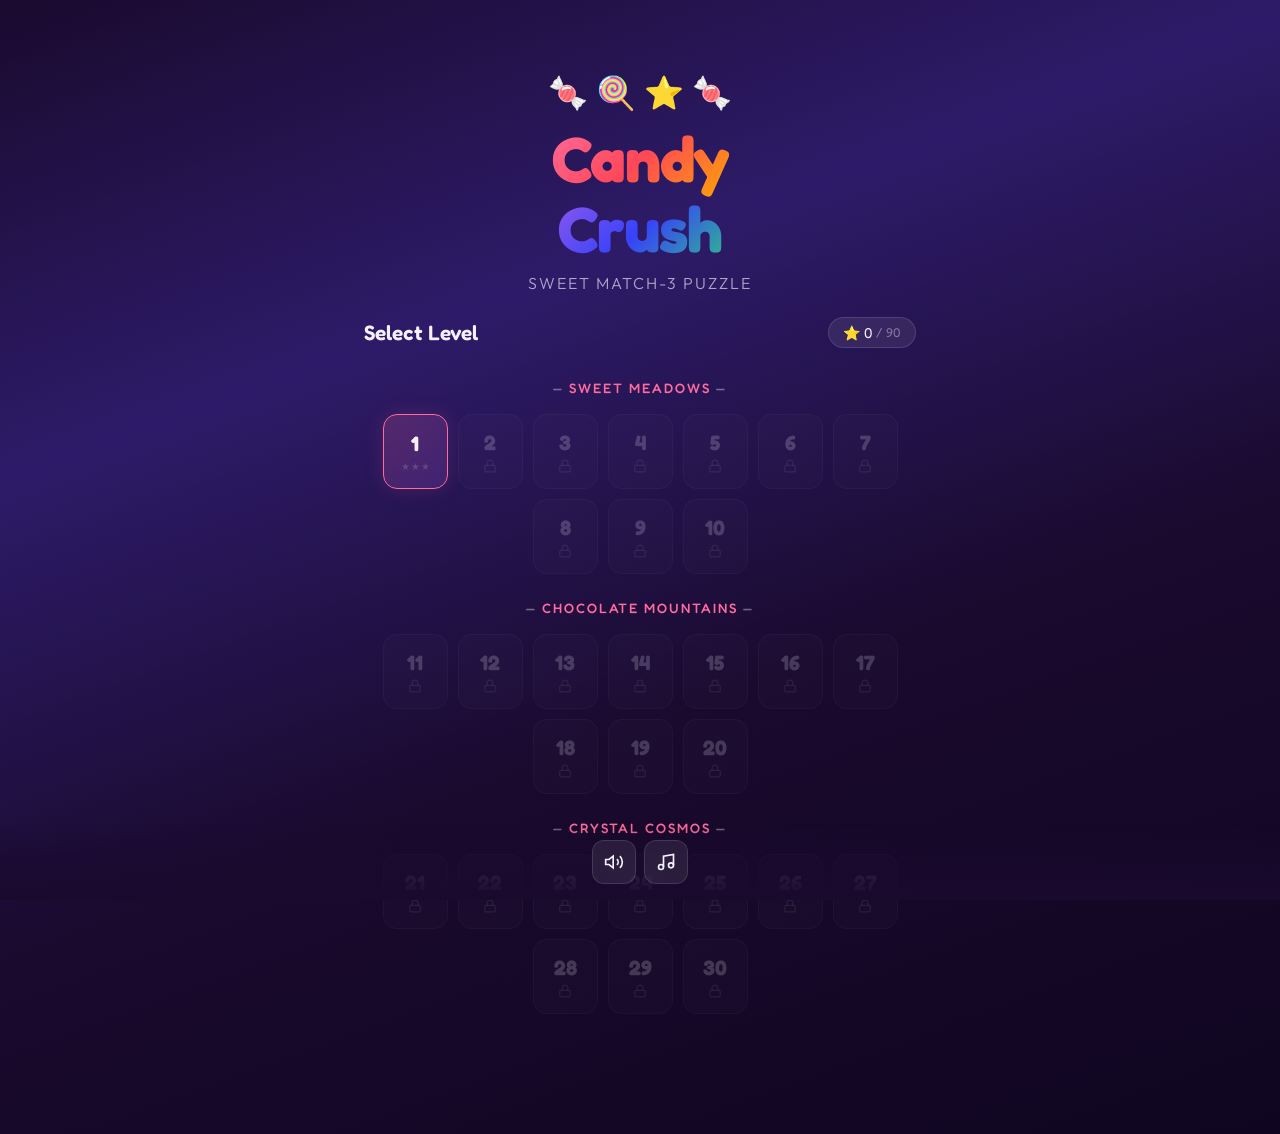
==== candy-crush/index.html @ d5d10374 "feat: implement complete Candy Crush game engine, UI, audio, and storage logic" ====
<!DOCTYPE html>
<html lang="en">
<head>
  <meta charset="UTF-8" />
  <meta name="viewport" content="width=device-width, initial-scale=1.0, maximum-scale=1.0, user-scalable=no" />
  <meta name="description" content="Candy Crush — A beautiful match-3 puzzle game with special candies, cascading combos, and 30 levels of sugary fun." />
  <title>Candy Crush — Sweet Match-3 Puzzle</title>

  <!-- Google Fonts -->
  <link rel="preconnect" href="https://fonts.googleapis.com">
  <link rel="preconnect" href="https://fonts.gstatic.com" crossorigin>
  <link href="https://fonts.googleapis.com/css2?family=Fredoka:wght@400;500;600;700&family=Outfit:wght@300;400;500;600;700&display=swap" rel="stylesheet">

  <link rel="stylesheet" href="style.css" />
</head>
<body>
  <!-- Background candy particles -->
  <div id="bg-particles" class="bg-particles" aria-hidden="true"></div>

  <!-- Screen flash overlay -->
  <div id="screen-flash-overlay"></div>

  <div class="app-wrapper">

    <!-- ======================== -->
    <!-- SCREEN: Start / Level Map -->
    <!-- ======================== -->
    <div id="screen-start" class="screen screen-active">
      <div class="start-container">
        <div class="logo-section">
          <div class="logo-candy-wrapper">
            <span class="logo-candy c0">🍬</span>
            <span class="logo-candy c1">🍭</span>
            <span class="logo-candy c2">⭐</span>
            <span class="logo-candy c3">🍬</span>
          </div>
          <h1 class="game-title">
            <span class="title-candy">Candy</span>
            <span class="title-crush">Crush</span>
          </h1>
          <p class="game-subtitle">Sweet Match-3 Puzzle</p>
        </div>

        <div class="level-map-section">
          <div class="level-map-header">
            <h2>Select Level</h2>
            <div class="total-stars-badge">
              <span class="star-icon">⭐</span>
              <span id="total-stars-count">0</span>
              <span class="star-max">/ 90</span>
            </div>
          </div>

          <div id="level-map" class="level-map">
            <!-- Level buttons rendered by JS -->
          </div>
        </div>

        <div class="start-footer">
          <div class="sound-toggles">
            <button id="btn-sfx-toggle" class="icon-btn" aria-label="Toggle sound effects" title="Sound Effects">
              <svg viewBox="0 0 24 24" fill="none" stroke="currentColor" stroke-width="2">
                <path d="M11 5L6 9H2v6h4l5 4V5z"></path>
                <path d="M19.07 4.93a10 10 0 010 14.14M15.54 8.46a5 5 0 010 7.07"></path>
              </svg>
            </button>
            <button id="btn-music-toggle" class="icon-btn" aria-label="Toggle music" title="Music">
              <svg viewBox="0 0 24 24" fill="none" stroke="currentColor" stroke-width="2">
                <path d="M9 18V5l12-2v13"></path>
                <circle cx="6" cy="18" r="3"></circle>
                <circle cx="18" cy="16" r="3"></circle>
              </svg>
            </button>
          </div>
        </div>
      </div>
    </div>

    <!-- ======================== -->
    <!-- SCREEN: Game Board -->
    <!-- ======================== -->
    <div id="screen-game" class="screen">
      <!-- Game Header / HUD -->
      <header class="game-header">
        <button id="btn-back" class="icon-btn" aria-label="Back to levels">
          <svg viewBox="0 0 24 24" fill="none" stroke="currentColor" stroke-width="2">
            <path d="M19 12H5M12 19l-7-7 7-7"></path>
          </svg>
        </button>

        <div class="hud-bar">
          <div class="hud-item hud-level">
            <span class="hud-label" id="level-number">Level 1</span>
            <span class="hud-value" id="level-name">Sweet Start</span>
          </div>

          <div class="hud-item hud-score">
            <span class="hud-label">Score</span>
            <span class="hud-value" id="score-value">0</span>
          </div>

          <div class="hud-item hud-moves">
            <span class="hud-label">Moves</span>
            <span class="hud-value" id="moves-value">30</span>
          </div>

          <div class="hud-item hud-target">
            <span class="hud-label">Target</span>
            <span class="hud-value" id="target-value">1000</span>
          </div>
        </div>
      </header>

      <!-- Progress Bar -->
      <div class="progress-container">
        <div class="progress-track">
          <div class="progress-fill" id="progress-fill"></div>
          <div class="progress-star progress-star-1">⭐</div>
          <div class="progress-star progress-star-2">⭐</div>
          <div class="progress-star progress-star-3">⭐</div>
        </div>
      </div>

      <!-- Combo Text -->
      <div id="combo-text" class="combo-text" aria-hidden="true"></div>

      <!-- Game Board -->
      <div class="board-wrapper">
        <div id="game-board" class="game-board"></div>
      </div>

      <!-- Shuffle hint -->
      <div id="shuffle-msg" class="shuffle-msg hidden">
        <span>No moves available!</span>
        <button id="btn-shuffle" class="btn btn-glow">Shuffle Board</button>
      </div>
    </div>

    <!-- ======================== -->
    <!-- MODAL: Level Complete -->
    <!-- ======================== -->
    <div id="modal-victory" class="modal-overlay">
      <div class="modal glass-panel modal-victory">
        <div class="confetti-container" id="confetti-container"></div>
        <h2 class="modal-title victory-title">Level Complete!</h2>
        <div id="victory-stars" class="victory-stars"></div>
        <div class="victory-score">
          <span class="label">Score</span>
          <span class="value" id="victory-score">0</span>
        </div>
        <div class="modal-actions">
          <button id="btn-next-level" class="btn btn-primary btn-glow">Next Level</button>
          <button id="btn-victory-replay" class="btn btn-secondary">Replay</button>
          <button id="btn-victory-menu" class="btn btn-ghost">Menu</button>
        </div>
      </div>
    </div>

    <!-- ======================== -->
    <!-- MODAL: Game Over -->
    <!-- ======================== -->
    <div id="modal-gameover" class="modal-overlay">
      <div class="modal glass-panel modal-gameover">
        <h2 class="modal-title gameover-title">Out of Moves!</h2>
        <p class="gameover-subtitle">So close! Try again?</p>
        <div class="gameover-score">
          <span class="label">Score</span>
          <span class="value" id="gameover-score">0</span>
        </div>
        <div class="modal-actions">
          <button id="btn-gameover-retry" class="btn btn-primary btn-glow">Try Again</button>
          <button id="btn-gameover-menu" class="btn btn-ghost">Menu</button>
        </div>
      </div>
    </div>

  </div>

  <!-- App Script -->
  <script type="module" src="js/app.js"></script>
</body>
</html>
---- candy-crush/style.css ----
/* =============================================
   🍬 CANDY CRUSH — Premium Stylesheet
   ============================================= */

/* ---------- CSS Custom Properties ---------- */
:root {
  /* Core Palette */
  --bg-primary: #1a0a2e;
  --bg-secondary: #16082a;
  --bg-gradient: linear-gradient(160deg, #1a0a2e 0%, #2d1b69 30%, #1a0a2e 60%, #0f0520 100%);
  --surface: rgba(255, 255, 255, 0.06);
  --surface-hover: rgba(255, 255, 255, 0.1);
  --glass: rgba(255, 255, 255, 0.08);
  --glass-border: rgba(255, 255, 255, 0.12);
  --glass-strong: rgba(255, 255, 255, 0.12);

  /* Text */
  --text-primary: #f5f0ff;
  --text-secondary: rgba(245, 240, 255, 0.65);
  --text-muted: rgba(245, 240, 255, 0.4);

  /* Candy Colors */
  --candy-red: #ff4757;
  --candy-orange: #ffa502;
  --candy-yellow: #ffd32a;
  --candy-green: #2ed573;
  --candy-blue: #3742fa;
  --candy-purple: #a55eea;

  /* Accents */
  --accent-pink: #ff6b9d;
  --accent-gold: #ffd700;
  --accent-glow: rgba(255, 107, 157, 0.4);

  /* Dimensions */
  --header-height: 60px;
  --board-gap: 3px;
  --cell-radius: 12px;
  --modal-radius: 24px;

  /* Fonts */
  --font-display: 'Fredoka', sans-serif;
  --font-body: 'Outfit', sans-serif;

  /* Transitions */
  --ease-bounce: cubic-bezier(0.34, 1.56, 0.64, 1);
  --ease-smooth: cubic-bezier(0.4, 0, 0.2, 1);
}

/* ---------- Reset & Base ---------- */
*, *::before, *::after {
  margin: 0;
  padding: 0;
  box-sizing: border-box;
}

html {
  font-size: 16px;
  -webkit-text-size-adjust: 100%;
}

body {
  font-family: var(--font-body);
  background: var(--bg-gradient);
  color: var(--text-primary);
  min-height: 100dvh;
  overflow-x: hidden;
  -webkit-font-smoothing: antialiased;
  user-select: none;
  -webkit-user-select: none;
}

/* ---------- Background Particles ---------- */
.bg-particles {
  position: fixed;
  inset: 0;
  pointer-events: none;
  z-index: 0;
  overflow: hidden;
}

.bg-candy-particle {
  position: absolute;
  bottom: -40px;
  animation: floatUp linear infinite;
  filter: blur(1px);
}

@keyframes floatUp {
  0% {
    transform: translateY(0) rotate(0deg);
    opacity: 0;
  }
  10% {
    opacity: var(--particle-opacity, 0.2);
  }
  90% {
    opacity: var(--particle-opacity, 0.2);
  }
  100% {
    transform: translateY(calc(-100vh - 60px)) rotate(360deg);
    opacity: 0;
  }
}

/* ---------- App Wrapper ---------- */
.app-wrapper {
  position: relative;
  z-index: 1;
  min-height: 100dvh;
}

/* ---------- Screen Management ---------- */
.screen {
  display: none;
  min-height: 100dvh;
}

.screen-active {
  display: flex;
  flex-direction: column;
  animation: screenFadeIn 0.4s var(--ease-smooth);
}

@keyframes screenFadeIn {
  from { opacity: 0; transform: scale(0.97); }
  to { opacity: 1; transform: scale(1); }
}

/* =============================================
   START SCREEN / LEVEL MAP
   ============================================= */
.start-container {
  flex: 1;
  display: flex;
  flex-direction: column;
  align-items: center;
  padding: 24px 16px;
  max-width: 600px;
  margin: 0 auto;
  width: 100%;
}

/* Logo Section */
.logo-section {
  text-align: center;
  padding: 32px 0 24px;
}

.logo-candy-wrapper {
  display: flex;
  justify-content: center;
  gap: 8px;
  margin-bottom: 12px;
}

.logo-candy {
  font-size: 32px;
  display: inline-block;
  animation: candyBounce 2s var(--ease-bounce) infinite;
}

.logo-candy.c0 { animation-delay: 0s; }
.logo-candy.c1 { animation-delay: 0.15s; }
.logo-candy.c2 { animation-delay: 0.3s; }
.logo-candy.c3 { animation-delay: 0.45s; }

@keyframes candyBounce {
  0%, 100% { transform: translateY(0) scale(1); }
  25% { transform: translateY(-12px) scale(1.1); }
  50% { transform: translateY(0) scale(1); }
}

.game-title {
  font-family: var(--font-display);
  font-size: clamp(2.5rem, 8vw, 4rem);
  font-weight: 700;
  line-height: 1.1;
  letter-spacing: -1px;
}

.title-candy {
  background: linear-gradient(135deg, #ff6b9d, #ff4757, #ffa502);
  -webkit-background-clip: text;
  -webkit-text-fill-color: transparent;
  background-clip: text;
  text-shadow: none;
}

.title-crush {
  display: block;
  background: linear-gradient(135deg, #a55eea, #3742fa, #2ed573);
  -webkit-background-clip: text;
  -webkit-text-fill-color: transparent;
  background-clip: text;
  text-shadow: none;
}

.game-subtitle {
  font-family: var(--font-body);
  font-size: 1rem;
  color: var(--text-secondary);
  margin-top: 8px;
  letter-spacing: 2px;
  text-transform: uppercase;
  font-weight: 300;
}

/* Level Map Section */
.level-map-section {
  flex: 1;
  width: 100%;
  overflow-y: auto;
  padding-bottom: 80px;
}

.level-map-header {
  display: flex;
  justify-content: space-between;
  align-items: center;
  margin-bottom: 16px;
}

.level-map-header h2 {
  font-family: var(--font-display);
  font-size: 1.3rem;
  font-weight: 600;
}

.total-stars-badge {
  display: flex;
  align-items: center;
  gap: 4px;
  background: var(--glass);
  border: 1px solid var(--glass-border);
  border-radius: 20px;
  padding: 6px 14px;
  font-family: var(--font-display);
  font-size: 0.9rem;
  backdrop-filter: blur(10px);
}

.star-icon {
  font-size: 14px;
}

.star-max {
  color: var(--text-muted);
  font-size: 0.8rem;
}

/* Level Map Grid */
.level-map {
  display: flex;
  flex-wrap: wrap;
  gap: 10px;
  justify-content: center;
}

.world-header {
  width: 100%;
  padding: 16px 0 8px;
}

.world-header h3 {
  font-family: var(--font-display);
  font-size: 0.85rem;
  font-weight: 500;
  color: var(--accent-pink);
  text-transform: uppercase;
  letter-spacing: 2px;
  text-align: center;
}

.world-header h3::before,
.world-header h3::after {
  content: '— ';
  color: var(--text-muted);
}
.world-header h3::after {
  content: ' —';
}

.level-btn {
  position: relative;
  width: 58px;
  height: 68px;
  border: none;
  border-radius: 14px;
  cursor: pointer;
  display: flex;
  flex-direction: column;
  align-items: center;
  justify-content: center;
  gap: 4px;
  font-family: var(--font-display);
  transition: all 0.25s var(--ease-smooth);
  outline: none;
}

.level-btn.level-unlocked {
  background: var(--glass-strong);
  border: 1.5px solid var(--glass-border);
  color: var(--text-primary);
  backdrop-filter: blur(8px);
}

.level-btn.level-unlocked:hover {
  background: var(--surface-hover);
  transform: translateY(-3px) scale(1.05);
  border-color: var(--accent-pink);
  box-shadow: 0 8px 25px rgba(255, 107, 157, 0.2);
}

.level-btn.level-unlocked:active {
  transform: translateY(-1px) scale(0.98);
}

.level-btn.level-current {
  background: linear-gradient(135deg, rgba(255, 107, 157, 0.2), rgba(167, 94, 234, 0.2));
  border-color: var(--accent-pink);
  box-shadow: 0 0 20px rgba(255, 107, 157, 0.15);
  animation: levelPulse 2s ease-in-out infinite;
}

@keyframes levelPulse {
  0%, 100% { box-shadow: 0 0 15px rgba(255, 107, 157, 0.15); }
  50% { box-shadow: 0 0 25px rgba(255, 107, 157, 0.3); }
}

.level-btn.level-locked {
  background: rgba(255, 255, 255, 0.03);
  border: 1.5px solid rgba(255, 255, 255, 0.06);
  color: var(--text-muted);
  cursor: not-allowed;
  opacity: 0.5;
}

.level-num {
  font-size: 1.15rem;
  font-weight: 700;
}

.lock-icon {
  width: 14px;
  height: 14px;
  opacity: 0.4;
}

.level-stars {
  display: flex;
  gap: 1px;
  font-size: 10px;
}

.star-sm.star-earned {
  color: var(--accent-gold);
  text-shadow: 0 0 6px rgba(255, 215, 0, 0.5);
}

.star-sm.star-empty {
  color: rgba(255, 255, 255, 0.15);
}

/* Start Footer */
.start-footer {
  position: fixed;
  bottom: 0;
  left: 0;
  right: 0;
  display: flex;
  justify-content: center;
  padding: 16px;
  background: linear-gradient(transparent, var(--bg-primary));
  z-index: 10;
}

.sound-toggles {
  display: flex;
  gap: 8px;
}

/* ---------- Icon Button ---------- */
.icon-btn {
  width: 44px;
  height: 44px;
  border: 1.5px solid var(--glass-border);
  border-radius: 12px;
  background: var(--glass);
  color: var(--text-primary);
  cursor: pointer;
  display: flex;
  align-items: center;
  justify-content: center;
  transition: all 0.2s var(--ease-smooth);
  backdrop-filter: blur(8px);
}

.icon-btn svg {
  width: 20px;
  height: 20px;
}

.icon-btn:hover {
  background: var(--surface-hover);
  border-color: var(--accent-pink);
}

.icon-btn.toggled-off {
  opacity: 0.4;
}

.icon-btn.toggled-off::after {
  content: '';
  position: absolute;
  width: 28px;
  height: 2px;
  background: var(--candy-red);
  transform: rotate(-45deg);
  border-radius: 2px;
}

/* ---------- Button Styles ---------- */
.btn {
  font-family: var(--font-display);
  font-size: 1rem;
  font-weight: 600;
  padding: 12px 28px;
  border: none;
  border-radius: 14px;
  cursor: pointer;
  transition: all 0.25s var(--ease-smooth);
  position: relative;
  overflow: hidden;
}

.btn-primary {
  background: linear-gradient(135deg, #ff6b9d, #ff4757);
  color: white;
  box-shadow: 0 4px 15px rgba(255, 71, 87, 0.3);
}

.btn-primary:hover {
  transform: translateY(-2px);
  box-shadow: 0 8px 25px rgba(255, 71, 87, 0.4);
}

.btn-primary:active {
  transform: translateY(0);
}

.btn-secondary {
  background: var(--glass-strong);
  border: 1.5px solid var(--glass-border);
  color: var(--text-primary);
  backdrop-filter: blur(8px);
}

.btn-secondary:hover {
  background: var(--surface-hover);
  border-color: var(--accent-pink);
}

.btn-ghost {
  background: transparent;
  color: var(--text-secondary);
  border: 1px solid transparent;
}

.btn-ghost:hover {
  color: var(--text-primary);
  background: var(--surface);
}

.btn-glow {
  animation: btnGlow 2s ease-in-out infinite;
}

@keyframes btnGlow {
  0%, 100% { box-shadow: 0 4px 15px rgba(255, 71, 87, 0.3); }
  50% { box-shadow: 0 4px 30px rgba(255, 71, 87, 0.5), 0 0 40px rgba(255, 107, 157, 0.2); }
}

/* =============================================
   GAME SCREEN
   ============================================= */
#screen-game {
  padding: 0 8px;
  align-items: center;
}

/* Game Header / HUD */
.game-header {
  width: 100%;
  max-width: 520px;
  display: flex;
  align-items: center;
  gap: 12px;
  padding: 12px 4px 8px;
}

.hud-bar {
  flex: 1;
  display: flex;
  gap: 4px;
  background: var(--glass);
  border: 1px solid var(--glass-border);
  border-radius: 16px;
  padding: 8px 12px;
  backdrop-filter: blur(12px);
}

.hud-item {
  flex: 1;
  display: flex;
  flex-direction: column;
  align-items: center;
  gap: 2px;
}

.hud-label {
  font-size: 0.65rem;
  font-weight: 500;
  color: var(--text-muted);
  text-transform: uppercase;
  letter-spacing: 1px;
}

.hud-value {
  font-family: var(--font-display);
  font-size: 1.05rem;
  font-weight: 700;
  color: var(--text-primary);
}

.hud-level .hud-value {
  font-size: 0.75rem;
  font-weight: 500;
  color: var(--text-secondary);
  max-width: 80px;
  overflow: hidden;
  text-overflow: ellipsis;
  white-space: nowrap;
}

.hud-score .hud-value {
  color: var(--accent-gold);
}

.hud-moves .hud-value {
  color: var(--candy-green);
}

.hud-moves.moves-warning .hud-value {
  color: var(--candy-red);
  animation: movesFlash 0.6s ease-in-out infinite alternate;
}

@keyframes movesFlash {
  from { opacity: 1; transform: scale(1); }
  to { opacity: 0.7; transform: scale(1.15); }
}

/* Progress Bar */
.progress-container {
  width: 100%;
  max-width: 520px;
  padding: 4px 4px 8px;
}

.progress-track {
  position: relative;
  height: 10px;
  background: rgba(255, 255, 255, 0.06);
  border-radius: 10px;
  overflow: visible;
}

.progress-fill {
  height: 100%;
  width: 0%;
  background: linear-gradient(90deg, var(--accent-pink), var(--accent-gold));
  border-radius: 10px;
  transition: width 0.5s var(--ease-smooth);
  position: relative;
  box-shadow: 0 0 12px rgba(255, 107, 157, 0.4);
}

.progress-star {
  position: absolute;
  top: 50%;
  transform: translateY(-50%);
  font-size: 16px;
  filter: drop-shadow(0 0 4px rgba(255, 215, 0, 0.5));
  transition: all 0.3s;
}

.progress-star-1 { left: 33%; }
.progress-star-2 { left: 66%; }
.progress-star-3 { left: 96%; }

/* Combo Text */
.combo-text {
  font-family: var(--font-display);
  font-size: clamp(1.5rem, 5vw, 2.5rem);
  font-weight: 700;
  text-align: center;
  height: 40px;
  line-height: 40px;
  background: linear-gradient(135deg, var(--accent-gold), var(--accent-pink), var(--candy-purple));
  -webkit-background-clip: text;
  -webkit-text-fill-color: transparent;
  background-clip: text;
  opacity: 0;
  pointer-events: none;
}

.combo-text.combo-animate {
  animation: comboPopIn 0.8s var(--ease-bounce);
}

@keyframes comboPopIn {
  0% { opacity: 0; transform: scale(0.3) translateY(20px); }
  30% { opacity: 1; transform: scale(1.2) translateY(-5px); }
  60% { opacity: 1; transform: scale(1) translateY(0); }
  100% { opacity: 0; transform: scale(0.9) translateY(-15px); }
}

/* Board Wrapper */
.board-wrapper {
  width: 100%;
  max-width: 520px;
  aspect-ratio: 1;
  display: flex;
  align-items: center;
  justify-content: center;
  padding: 4px;
}

/* =============================================
   GAME BOARD
   ============================================= */
.game-board {
  display: grid;
  grid-template-columns: repeat(var(--board-cols, 8), 1fr);
  grid-template-rows: repeat(var(--board-rows, 8), 1fr);
  gap: var(--board-gap);
  width: 100%;
  aspect-ratio: 1;
  background: var(--glass);
  border: 1.5px solid var(--glass-border);
  border-radius: 18px;
  padding: 6px;
  backdrop-filter: blur(16px);
  box-shadow:
    0 8px 32px rgba(0, 0, 0, 0.3),
    inset 0 1px 0 rgba(255, 255, 255, 0.05);
}

/* Candy Cell */
.candy-cell {
  position: relative;
  border-radius: var(--cell-radius);
  display: flex;
  align-items: center;
  justify-content: center;
  cursor: pointer;
  transition: transform 0.15s var(--ease-smooth);
  background: rgba(255, 255, 255, 0.03);
  overflow: visible;
}

.candy-cell svg {
  width: 80%;
  height: 80%;
  pointer-events: none;
  filter: drop-shadow(0 2px 4px rgba(0, 0, 0, 0.2));
}

.candy-cell .special-overlay {
  position: absolute;
  inset: 0;
  width: 100%;
  height: 100%;
}

.candy-cell:hover {
  transform: scale(1.08);
  z-index: 2;
}

.candy-cell:active {
  transform: scale(0.95);
}

/* Candy Type Background Glows */
.candy-type-0 { background: rgba(255, 71, 87, 0.12); }
.candy-type-1 { background: rgba(255, 165, 2, 0.12); }
.candy-type-2 { background: rgba(255, 211, 42, 0.12); }
.candy-type-3 { background: rgba(46, 213, 115, 0.12); }
.candy-type-4 { background: rgba(55, 66, 250, 0.12); }
.candy-type-5 { background: rgba(165, 94, 234, 0.12); }

/* Selected State */
.candy-selected {
  transform: scale(1.1);
  z-index: 3;
  box-shadow: 0 0 0 3px var(--accent-pink), 0 0 20px rgba(255, 107, 157, 0.4);
  border-radius: var(--cell-radius);
}

/* Special candy glow */
.candy-special {
  animation: specialGlow 1.5s ease-in-out infinite alternate;
}

.candy-striped_h,
.candy-striped_v {
  box-shadow: inset 0 0 8px rgba(255, 255, 255, 0.2);
}

.candy-wrapped {
  box-shadow: inset 0 0 10px rgba(255, 215, 0, 0.3);
}

.candy-color_bomb {
  box-shadow: inset 0 0 12px rgba(255, 255, 255, 0.3);
  animation: colorBombPulse 1s ease-in-out infinite alternate;
}

@keyframes specialGlow {
  from { filter: brightness(1); }
  to { filter: brightness(1.2); }
}

@keyframes colorBombPulse {
  from { filter: brightness(1) hue-rotate(0deg); }
  to { filter: brightness(1.3) hue-rotate(30deg); }
}

/* =============================================
   CANDY ANIMATIONS
   ============================================= */

/* Spawn - bounce in */
.candy-spawn {
  animation: candySpawnIn 0.4s var(--ease-bounce) both;
}

@keyframes candySpawnIn {
  0% {
    opacity: 0;
    transform: scale(0) translateY(-30px);
  }
  60% {
    opacity: 1;
    transform: scale(1.1) translateY(3px);
  }
  100% {
    opacity: 1;
    transform: scale(1) translateY(0);
  }
}

/* Swap animation */
.candy-swapping {
  animation: candySwap 0.25s var(--ease-smooth) forwards;
  z-index: 10;
}

@keyframes candySwap {
  0% { transform: translate(0, 0); }
  100% { transform: translate(var(--swap-x, 0), var(--swap-y, 0)); }
}

/* Pop / match animation */
.candy-pop {
  animation: candyPop 0.3s var(--ease-smooth) forwards;
  z-index: 5;
}

@keyframes candyPop {
  0% {
    transform: scale(1);
    opacity: 1;
  }
  40% {
    transform: scale(1.3);
    opacity: 0.8;
  }
  100% {
    transform: scale(0);
    opacity: 0;
  }
}

/* Drop / gravity fall */
.candy-drop {
  animation: candyDrop 0.35s var(--ease-bounce) both;
}

@keyframes candyDrop {
  0% {
    transform: translateY(var(--drop-distance, -100%));
  }
  100% {
    transform: translateY(0);
  }
}

/* Shake (invalid swap) */
.candy-shake {
  animation: candyShake 0.4s ease;
}

@keyframes candyShake {
  0%, 100% { transform: translateX(0); }
  20% { transform: translateX(-6px); }
  40% { transform: translateX(6px); }
  60% { transform: translateX(-4px); }
  80% { transform: translateX(4px); }
}

/* Empty cell */
.candy-empty {
  background: rgba(255, 255, 255, 0.015) !important;
  cursor: default;
}

/* =============================================
   PARTICLE EFFECTS
   ============================================= */
.pop-particle {
  position: absolute;
  width: 6px;
  height: 6px;
  border-radius: 50%;
  background: var(--particle-color, #fff);
  pointer-events: none;
  z-index: 20;
  animation: particleBurst 0.5s ease-out forwards;
  box-shadow: 0 0 6px var(--particle-color, #fff);
}

@keyframes particleBurst {
  0% {
    transform: translate(0, 0) scale(1);
    opacity: 1;
  }
  100% {
    transform:
      translate(
        calc(cos(var(--particle-angle, 0deg)) * var(--particle-distance, 30px)),
        calc(sin(var(--particle-angle, 0deg)) * var(--particle-distance, 30px))
      )
      scale(0);
    opacity: 0;
  }
}

/* Floating score */
.floating-score {
  position: absolute;
  top: 0;
  left: 50%;
  transform: translateX(-50%);
  font-family: var(--font-display);
  font-size: 0.85rem;
  font-weight: 700;
  color: var(--accent-gold);
  text-shadow: 0 0 8px rgba(255, 215, 0, 0.6);
  pointer-events: none;
  z-index: 30;
  animation: scoreFloat 0.9s ease-out forwards;
  white-space: nowrap;
}

@keyframes scoreFloat {
  0% {
    opacity: 1;
    transform: translateX(-50%) translateY(0) scale(0.5);
  }
  20% {
    transform: translateX(-50%) translateY(-10px) scale(1.2);
  }
  100% {
    opacity: 0;
    transform: translateX(-50%) translateY(-50px) scale(0.8);
  }
}

/* Screen Flash */
.screen-flash {
  position: fixed;
  inset: 0;
  background: radial-gradient(circle, rgba(255, 255, 255, 0.3), transparent);
  pointer-events: none;
  z-index: 100;
  animation: flashFade 0.5s ease-out forwards;
}

@keyframes flashFade {
  from { opacity: 1; }
  to { opacity: 0; }
}

/* =============================================
   MODALS
   ============================================= */
.modal-overlay {
  position: fixed;
  inset: 0;
  background: rgba(10, 5, 20, 0.8);
  backdrop-filter: blur(8px);
  display: flex;
  align-items: center;
  justify-content: center;
  z-index: 200;
  opacity: 0;
  pointer-events: none;
  transition: opacity 0.3s var(--ease-smooth);
}

.modal-overlay.modal-open {
  opacity: 1;
  pointer-events: all;
}

.modal {
  position: relative;
  max-width: 380px;
  width: 90%;
  padding: 36px 32px;
  text-align: center;
  transform: scale(0.9) translateY(20px);
  transition: transform 0.4s var(--ease-bounce);
}

.modal-open .modal {
  transform: scale(1) translateY(0);
}

.glass-panel {
  background: var(--glass-strong);
  border: 1px solid var(--glass-border);
  border-radius: var(--modal-radius);
  backdrop-filter: blur(20px);
  box-shadow: 0 24px 64px rgba(0, 0, 0, 0.4);
}

.modal-title {
  font-family: var(--font-display);
  font-size: 1.8rem;
  font-weight: 700;
  margin-bottom: 20px;
}

.victory-title {
  background: linear-gradient(135deg, var(--accent-gold), var(--accent-pink));
  -webkit-background-clip: text;
  -webkit-text-fill-color: transparent;
  background-clip: text;
}

.gameover-title {
  color: var(--candy-red);
}

.gameover-subtitle {
  color: var(--text-secondary);
  margin-bottom: 16px;
  font-size: 0.95rem;
}

/* Victory Stars */
.victory-stars {
  display: flex;
  justify-content: center;
  gap: 12px;
  margin-bottom: 20px;
}

.star {
  font-size: 3rem;
  display: inline-block;
}

.star-earned {
  color: var(--accent-gold);
  animation: starEarned 0.5s var(--ease-bounce) both;
  filter: drop-shadow(0 0 12px rgba(255, 215, 0, 0.6));
}

.star-empty {
  color: rgba(255, 255, 255, 0.1);
}

@keyframes starEarned {
  0% { transform: scale(0) rotate(-30deg); opacity: 0; }
  60% { transform: scale(1.3) rotate(10deg); opacity: 1; }
  100% { transform: scale(1) rotate(0deg); opacity: 1; }
}

/* Score display in modals */
.victory-score,
.gameover-score {
  margin-bottom: 24px;
}

.victory-score .label,
.gameover-score .label {
  display: block;
  font-size: 0.75rem;
  color: var(--text-muted);
  text-transform: uppercase;
  letter-spacing: 1px;
  margin-bottom: 4px;
}

.victory-score .value,
.gameover-score .value {
  font-family: var(--font-display);
  font-size: 2rem;
  font-weight: 700;
  color: var(--accent-gold);
}

.modal-actions {
  display: flex;
  flex-direction: column;
  gap: 10px;
}

/* Confetti in modal */
.confetti-container {
  position: absolute;
  inset: 0;
  pointer-events: none;
  overflow: hidden;
  border-radius: var(--modal-radius);
}

/* Shuffle Message */
.shuffle-msg {
  display: flex;
  align-items: center;
  gap: 12px;
  padding: 12px 20px;
  background: var(--glass);
  border: 1px solid var(--candy-orange);
  border-radius: 14px;
  margin-top: 12px;
  animation: slideUp 0.3s var(--ease-smooth);
}

.shuffle-msg span {
  font-family: var(--font-display);
  font-size: 0.9rem;
  color: var(--candy-orange);
}

.shuffle-msg .btn {
  font-size: 0.85rem;
  padding: 8px 16px;
}

.hidden {
  display: none !important;
}

@keyframes slideUp {
  from { opacity: 0; transform: translateY(10px); }
  to { opacity: 1; transform: translateY(0); }
}

/* =============================================
   RESPONSIVE
   ============================================= */

/* Small phones */
@media (max-width: 380px) {
  .game-board {
    padding: 4px;
    border-radius: 14px;
  }

  .candy-cell {
    border-radius: 8px;
  }

  .hud-value {
    font-size: 0.9rem;
  }

  .level-btn {
    width: 50px;
    height: 60px;
  }

  :root {
    --board-gap: 2px;
    --cell-radius: 8px;
  }
}

/* Tablets and up */
@media (min-width: 768px) {
  .start-container {
    padding: 40px 24px;
  }

  .board-wrapper {
    max-width: 480px;
  }

  .game-header {
    max-width: 480px;
  }

  .progress-container {
    max-width: 480px;
  }

  .level-btn {
    width: 65px;
    height: 75px;
  }

  .level-btn .level-num {
    font-size: 1.3rem;
  }
}

/* Desktop */
@media (min-width: 1024px) {
  .board-wrapper {
    max-width: 500px;
  }

  .candy-cell:hover {
    transform: scale(1.12);
  }
}

/* Prevent pull-to-refresh on mobile */
@media (pointer: coarse) {
  body {
    overscroll-behavior: none;
  }
}

/* Reduce motion for accessibility */
@media (prefers-reduced-motion: reduce) {
  *, *::before, *::after {
    animation-duration: 0.01ms !important;
    animation-iteration-count: 1 !important;
    transition-duration: 0.01ms !important;
  }
}
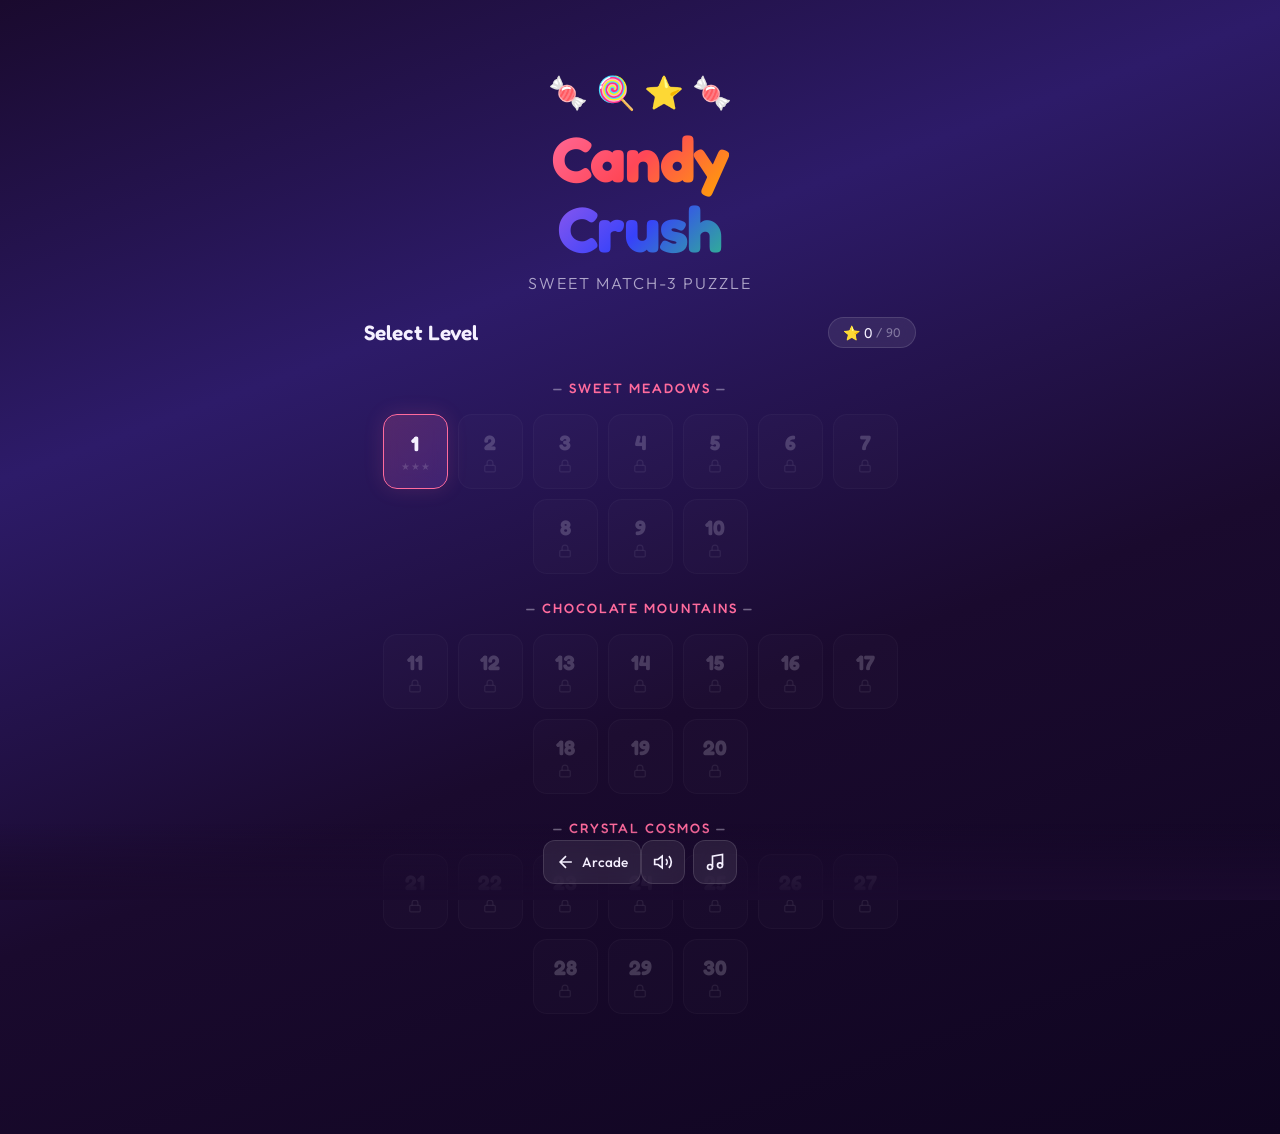
==== commit ddd1d18b: "Add cross-navigation links between games and Arcade hub" ====
--- a/candy-crush/index.html
+++ b/candy-crush/index.html
@@ -57,6 +57,12 @@
         </div>
 
         <div class="start-footer">
+          <a href="../" class="icon-btn" title="Back to MultiGame Arcade" aria-label="Back to Arcade" style="text-decoration: none; color: inherit; display: inline-flex; align-items: center; justify-content: center; gap: 6px; padding: 0 12px; width: auto; font-size: 0.85rem; font-weight: 500;">
+            <svg viewBox="0 0 24 24" width="18" height="18" fill="none" stroke="currentColor" stroke-width="2">
+              <path d="M19 12H5M12 19l-7-7 7-7"/>
+            </svg>
+            <span>Arcade</span>
+          </a>
           <div class="sound-toggles">
             <button id="btn-sfx-toggle" class="icon-btn" aria-label="Toggle sound effects" title="Sound Effects">
               <svg viewBox="0 0 24 24" fill="none" stroke="currentColor" stroke-width="2">
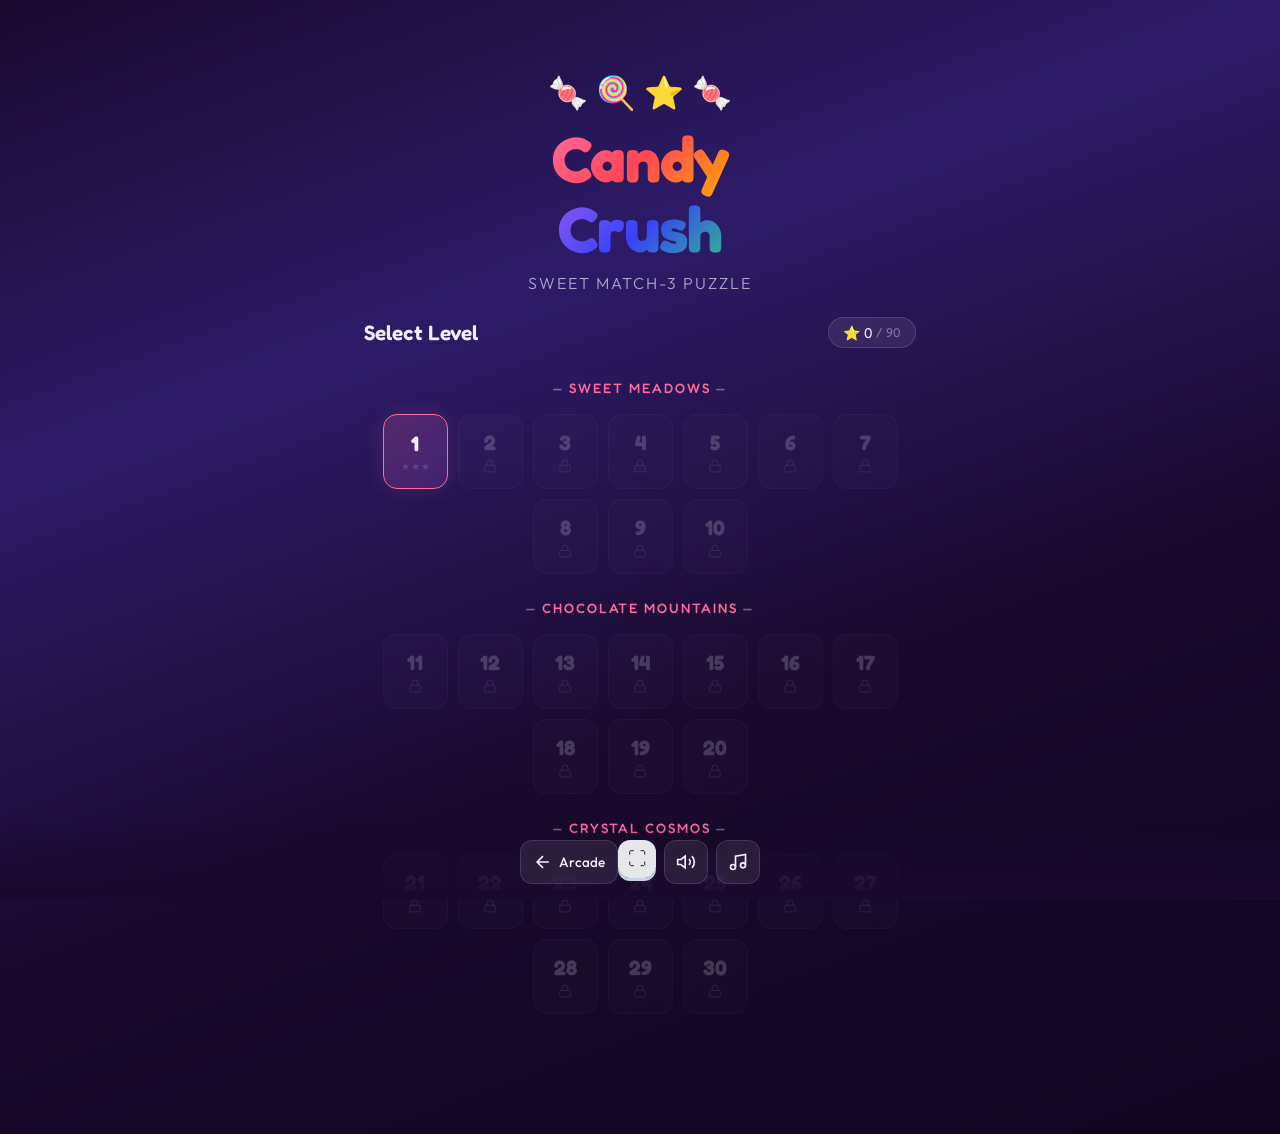
==== commit a09b5d88: "feat: add math-olympiad game and shared arcade fullscreen and monetization utilities" ====
--- a/candy-crush/index.html
+++ b/candy-crush/index.html
@@ -12,6 +12,8 @@
   <link href="https://fonts.googleapis.com/css2?family=Fredoka:wght@400;500;600;700&family=Outfit:wght@300;400;500;600;700&display=swap" rel="stylesheet">
 
   <link rel="stylesheet" href="style.css" />
+  <link rel="stylesheet" href="../shared/arcade-ads.css" />
+  <link rel="stylesheet" href="../shared/arcade-fullscreen.css" />
 </head>
 <body>
   <!-- Background candy particles -->
@@ -64,6 +66,7 @@
             <span>Arcade</span>
           </a>
           <div class="sound-toggles">
+            <button class="icon-btn btn-arcade-fullscreen" title="Toggle Fullscreen Mode" aria-label="Toggle Fullscreen Mode">⛶</button>
             <button id="btn-sfx-toggle" class="icon-btn" aria-label="Toggle sound effects" title="Sound Effects">
               <svg viewBox="0 0 24 24" fill="none" stroke="currentColor" stroke-width="2">
                 <path d="M11 5L6 9H2v6h4l5 4V5z"></path>
@@ -88,11 +91,13 @@
     <div id="screen-game" class="screen">
       <!-- Game Header / HUD -->
       <header class="game-header">
-        <button id="btn-back" class="icon-btn" aria-label="Back to levels">
+        <a href="../" class="icon-btn" title="Exit to MultiGame Arcade" aria-label="Exit to Arcade" style="text-decoration: none; color: inherit; display: inline-flex; align-items: center; justify-content: center; font-size: 1.1rem;">🎮</a>
+        <button id="btn-back" class="icon-btn" aria-label="Back to levels" title="Back to Levels">
           <svg viewBox="0 0 24 24" fill="none" stroke="currentColor" stroke-width="2">
             <path d="M19 12H5M12 19l-7-7 7-7"></path>
           </svg>
         </button>
+        <button class="icon-btn btn-arcade-fullscreen" title="Toggle Fullscreen Mode" aria-label="Toggle Fullscreen Mode">⛶</button>
 
         <div class="hud-bar">
           <div class="hud-item hud-level">
@@ -157,7 +162,8 @@
         <div class="modal-actions">
           <button id="btn-next-level" class="btn btn-primary btn-glow">Next Level</button>
           <button id="btn-victory-replay" class="btn btn-secondary">Replay</button>
-          <button id="btn-victory-menu" class="btn btn-ghost">Menu</button>
+          <button id="btn-victory-menu" class="btn btn-ghost">Levels</button>
+          <a href="../" class="btn btn-ghost" style="text-decoration: none; display: inline-flex; align-items: center; justify-content: center; gap: 6px;">🎮 Exit to Arcade</a>
         </div>
       </div>
     </div>
@@ -174,8 +180,10 @@
           <span class="value" id="gameover-score">0</span>
         </div>
         <div class="modal-actions">
-          <button id="btn-gameover-retry" class="btn btn-primary btn-glow">Try Again</button>
-          <button id="btn-gameover-menu" class="btn btn-ghost">Menu</button>
+          <button id="btn-gameover-ad-moves" class="btn btn-primary btn-glow" style="background: linear-gradient(135deg, #a855f7, #ec4899); margin-bottom: 8px;">🎁 Watch Ad for +5 Moves</button>
+          <button id="btn-gameover-retry" class="btn btn-secondary">Try Again</button>
+          <button id="btn-gameover-menu" class="btn btn-ghost">Levels</button>
+          <a href="../" class="btn btn-ghost" style="text-decoration: none; display: inline-flex; align-items: center; justify-content: center; gap: 6px;">🎮 Exit to Arcade</a>
         </div>
       </div>
     </div>
@@ -183,6 +191,8 @@
   </div>
 
   <!-- App Script -->
+  <script src="../shared/arcade-ads.js"></script>
+  <script src="../shared/arcade-fullscreen.js"></script>
   <script type="module" src="js/app.js"></script>
 </body>
 </html>
--- a/shared/arcade-ads.css
+++ b/shared/arcade-ads.css
@@ -0,0 +1,378 @@
+/* ==========================================================================
+   MultiGame Arcade — Unified Ads & Monetization Stylesheet
+   ========================================================================== */
+
+:root {
+  --ad-overlay-bg: rgba(7, 8, 18, 0.94);
+  --ad-accent: #a855f7;
+  --ad-accent-glow: rgba(168, 85, 247, 0.35);
+  --ad-gold: #fbbf24;
+  --ad-text: #f3f4f6;
+  --ad-muted: #9ca3af;
+}
+
+/* Simulated Ad Modal Overlay */
+.arcade-ad-overlay {
+  position: fixed;
+  inset: 0;
+  z-index: 999999;
+  background: var(--ad-overlay-bg);
+  backdrop-filter: blur(12px);
+  -webkit-backdrop-filter: blur(12px);
+  display: flex;
+  align-items: center;
+  justify-content: center;
+  padding: 16px;
+  animation: adFadeIn 0.25s ease-out forwards;
+  font-family: 'Outfit', -apple-system, BlinkMacSystemFont, sans-serif;
+  color: var(--ad-text);
+  user-select: none;
+  -webkit-user-select: none;
+}
+
+.arcade-ad-overlay.hidden {
+  display: none !important;
+}
+
+@keyframes adFadeIn {
+  from { opacity: 0; transform: scale(0.98); }
+  to { opacity: 1; transform: scale(1); }
+}
+
+.arcade-ad-container {
+  position: relative;
+  width: 100%;
+  max-width: 520px;
+  background: linear-gradient(170deg, #18192e 0%, #0d0e1c 100%);
+  border: 1px solid rgba(255, 255, 255, 0.12);
+  border-radius: 20px;
+  box-shadow: 0 25px 60px -15px rgba(0, 0, 0, 0.7), 0 0 40px var(--ad-accent-glow);
+  overflow: hidden;
+  display: flex;
+  flex-direction: column;
+}
+
+/* Header with Badge & Timer */
+.arcade-ad-header {
+  display: flex;
+  align-items: center;
+  justify-content: space-between;
+  padding: 14px 18px;
+  background: rgba(255, 255, 255, 0.03);
+  border-bottom: 1px solid rgba(255, 255, 255, 0.06);
+}
+
+.arcade-ad-badge {
+  display: inline-flex;
+  align-items: center;
+  gap: 6px;
+  font-size: 0.75rem;
+  font-weight: 700;
+  letter-spacing: 0.06em;
+  text-transform: uppercase;
+  color: var(--ad-accent);
+  background: rgba(168, 85, 247, 0.12);
+  border: 1px solid rgba(168, 85, 247, 0.3);
+  padding: 4px 10px;
+  border-radius: 999px;
+}
+
+.arcade-ad-badge.rewarded {
+  color: var(--ad-gold);
+  background: rgba(251, 191, 36, 0.12);
+  border-color: rgba(251, 191, 36, 0.3);
+}
+
+.arcade-ad-timer {
+  font-size: 0.85rem;
+  font-weight: 600;
+  color: var(--ad-muted);
+  display: flex;
+  align-items: center;
+  gap: 6px;
+}
+
+.arcade-ad-timer strong {
+  color: #fff;
+  font-variant-numeric: tabular-nums;
+}
+
+/* Ad Body / Video Player Simulation */
+.arcade-ad-video-screen {
+  position: relative;
+  aspect-ratio: 16 / 9;
+  background: radial-gradient(circle at center, #26194a 0%, #0c0919 100%);
+  display: flex;
+  flex-direction: column;
+  align-items: center;
+  justify-content: center;
+  text-align: center;
+  padding: 24px;
+  overflow: hidden;
+}
+
+.arcade-ad-pulse-ring {
+  position: absolute;
+  width: 140px;
+  height: 140px;
+  border-radius: 50%;
+  border: 2px dashed rgba(168, 85, 247, 0.35);
+  animation: adRotate 12s linear infinite;
+}
+
+@keyframes adRotate {
+  from { transform: rotate(0deg); }
+  to { transform: rotate(360deg); }
+}
+
+.arcade-ad-icon {
+  font-size: 3.2rem;
+  margin-bottom: 12px;
+  filter: drop-shadow(0 6px 16px var(--ad-accent-glow));
+  animation: adBounce 2s ease-in-out infinite;
+}
+
+@keyframes adBounce {
+  0%, 100% { transform: translateY(0); }
+  50% { transform: translateY(-8px); }
+}
+
+.arcade-ad-title {
+  font-size: 1.15rem;
+  font-weight: 700;
+  color: #fff;
+  margin-bottom: 6px;
+  letter-spacing: -0.01em;
+}
+
+.arcade-ad-subtitle {
+  font-size: 0.82rem;
+  color: var(--ad-muted);
+  max-width: 320px;
+  line-height: 1.4;
+}
+
+/* Progress bar along bottom of video */
+.arcade-ad-progress-bar {
+  position: absolute;
+  bottom: 0;
+  left: 0;
+  height: 4px;
+  background: linear-gradient(90deg, #6366f1, #a855f7, #ec4899);
+  width: 0%;
+  transition: width 0.1s linear;
+}
+
+/* Footer / Action Controls */
+.arcade-ad-footer {
+  padding: 14px 18px;
+  display: flex;
+  align-items: center;
+  justify-content: space-between;
+  background: rgba(255, 255, 255, 0.02);
+}
+
+.arcade-ad-sponsor-info {
+  font-size: 0.72rem;
+  color: var(--ad-muted);
+}
+
+.arcade-ad-btn-skip,
+.arcade-ad-btn-close {
+  background: rgba(255, 255, 255, 0.08);
+  border: 1px solid rgba(255, 255, 255, 0.15);
+  color: #fff;
+  font-size: 0.82rem;
+  font-weight: 600;
+  padding: 8px 18px;
+  border-radius: 999px;
+  cursor: pointer;
+  transition: all 0.2s ease;
+  font-family: inherit;
+}
+
+.arcade-ad-btn-skip:disabled {
+  opacity: 0.4;
+  cursor: not-allowed;
+}
+
+.arcade-ad-btn-skip:not(:disabled):hover,
+.arcade-ad-btn-close:hover {
+  background: rgba(255, 255, 255, 0.18);
+  transform: translateY(-1px);
+}
+
+.arcade-ad-btn-claim {
+  background: linear-gradient(135deg, #10b981, #059669);
+  color: #fff;
+  border: none;
+  font-size: 0.86rem;
+  font-weight: 700;
+  padding: 9px 20px;
+  border-radius: 999px;
+  cursor: pointer;
+  box-shadow: 0 4px 14px rgba(16, 185, 129, 0.4);
+  animation: adClaimGlow 1.6s ease-in-out infinite alternate;
+}
+
+@keyframes adClaimGlow {
+  from { box-shadow: 0 4px 14px rgba(16, 185, 129, 0.4); }
+  to { box-shadow: 0 6px 22px rgba(16, 185, 129, 0.7); }
+}
+
+/* Rewarded Prompt Dialog (e.g., "Out of Moves" or "Need 3 Hints") */
+.arcade-reward-prompt-modal {
+  position: fixed;
+  inset: 0;
+  z-index: 999990;
+  background: rgba(5, 6, 14, 0.85);
+  backdrop-filter: blur(8px);
+  -webkit-backdrop-filter: blur(8px);
+  display: flex;
+  align-items: center;
+  justify-content: center;
+  padding: 16px;
+  font-family: 'Outfit', sans-serif;
+  animation: adFadeIn 0.2s ease-out;
+}
+
+.arcade-reward-prompt-modal.hidden {
+  display: none !important;
+}
+
+.arcade-reward-card {
+  width: 100%;
+  max-width: 400px;
+  background: linear-gradient(170deg, #1f1a3a 0%, #110e24 100%);
+  border: 1px solid rgba(236, 72, 153, 0.3);
+  box-shadow: 0 20px 50px rgba(0, 0, 0, 0.6), 0 0 30px rgba(236, 72, 153, 0.2);
+  border-radius: 24px;
+  padding: 26px 22px;
+  text-align: center;
+  color: #fff;
+}
+
+.arcade-reward-icon {
+  font-size: 3rem;
+  margin-bottom: 12px;
+  display: inline-block;
+}
+
+.arcade-reward-title {
+  font-size: 1.3rem;
+  font-weight: 700;
+  margin-bottom: 8px;
+  color: #fff;
+}
+
+.arcade-reward-desc {
+  font-size: 0.88rem;
+  color: rgba(255, 255, 255, 0.75);
+  line-height: 1.45;
+  margin-bottom: 22px;
+}
+
+.arcade-reward-actions {
+  display: flex;
+  flex-direction: column;
+  gap: 10px;
+}
+
+.arcade-reward-btn-watch {
+  background: linear-gradient(135deg, #a855f7 0%, #ec4899 100%);
+  border: none;
+  color: #fff;
+  font-weight: 700;
+  font-size: 0.95rem;
+  padding: 12px 20px;
+  border-radius: 14px;
+  cursor: pointer;
+  display: flex;
+  align-items: center;
+  justify-content: center;
+  gap: 8px;
+  transition: all 0.2s ease;
+  box-shadow: 0 6px 20px rgba(236, 72, 153, 0.35);
+}
+
+.arcade-reward-btn-watch:hover {
+  transform: translateY(-2px);
+  box-shadow: 0 8px 25px rgba(236, 72, 153, 0.5);
+}
+
+.arcade-reward-btn-cancel {
+  background: transparent;
+  border: none;
+  color: rgba(255, 255, 255, 0.55);
+  font-size: 0.82rem;
+  padding: 8px;
+  cursor: pointer;
+}
+
+.arcade-reward-btn-cancel:hover {
+  color: #fff;
+}
+
+/* Rewarded Success Toast */
+.arcade-toast-reward {
+  position: fixed;
+  top: 24px;
+  left: 50%;
+  transform: translateX(-50%) translateY(-20px);
+  z-index: 1000000;
+  background: linear-gradient(135deg, #10b981, #059669);
+  color: #fff;
+  padding: 10px 22px;
+  border-radius: 999px;
+  font-size: 0.88rem;
+  font-weight: 700;
+  box-shadow: 0 8px 24px rgba(16, 185, 129, 0.45);
+  display: flex;
+  align-items: center;
+  gap: 8px;
+  opacity: 0;
+  pointer-events: none;
+  transition: all 0.3s cubic-bezier(0.34, 1.56, 0.64, 1);
+}
+
+.arcade-toast-reward.show {
+  opacity: 1;
+  transform: translateX(-50%) translateY(0);
+}
+
+/* Banner Ads Container Placeholder */
+.arcade-banner-slot {
+  width: 100%;
+  max-width: 728px;
+  min-height: 90px;
+  margin: 16px auto;
+  background: rgba(255, 255, 255, 0.02);
+  border: 1px dashed rgba(255, 255, 255, 0.12);
+  border-radius: 12px;
+  display: flex;
+  align-items: center;
+  justify-content: center;
+  position: relative;
+  overflow: hidden;
+  color: rgba(255, 255, 255, 0.4);
+  font-size: 0.75rem;
+  letter-spacing: 0.05em;
+  text-transform: uppercase;
+}
+
+.arcade-banner-slot::before {
+  content: 'ADVERTISEMENT';
+  position: absolute;
+  top: 4px;
+  left: 8px;
+  font-size: 0.6rem;
+  color: rgba(255, 255, 255, 0.25);
+  font-weight: 600;
+}
+
+@media (max-width: 768px) {
+  .arcade-banner-slot {
+    max-width: 320px;
+    min-height: 50px;
+  }
+}
--- a/shared/arcade-fullscreen.css
+++ b/shared/arcade-fullscreen.css
@@ -0,0 +1,83 @@
+/* ============================================================
+   MultiGame Arcade — Fullscreen & Game Mode Styles
+   ============================================================ */
+
+/* Lock body in game mode to eliminate browser elastic bounce & accidental scrolling */
+body.arcade-game-mode {
+  overscroll-behavior: none;
+  -webkit-touch-callout: none;
+  -webkit-user-select: none;
+  user-select: none;
+  touch-action: manipulation;
+}
+
+/* Fullscreen Toggle Button */
+.btn-arcade-fullscreen {
+  display: inline-flex;
+  align-items: center;
+  justify-content: center;
+  width: 38px;
+  height: 38px;
+  min-width: 38px;
+  padding: 0;
+  border-radius: 12px;
+  background: rgba(255, 255, 255, 0.9);
+  border: 2px solid #e2e8f0;
+  box-shadow: 0 3px 0 #cbd5e1;
+  color: #334155;
+  cursor: pointer;
+  font-size: 1.15rem;
+  transition: all 0.15s ease;
+  user-select: none;
+  vertical-align: middle;
+}
+
+.btn-arcade-fullscreen:hover {
+  background: #ffffff;
+  border-color: #cbd5e1;
+  color: #0f172a;
+  transform: translateY(-1px);
+  box-shadow: 0 4px 0 #94a3b8;
+}
+
+.btn-arcade-fullscreen:active {
+  transform: translateY(2px);
+  box-shadow: 0 1px 0 #cbd5e1;
+}
+
+/* Dark theme variation for games like Pong, Snake, Sudoku Dark */
+[data-theme="dark"] .btn-arcade-fullscreen,
+[data-theme="neon"] .btn-arcade-fullscreen,
+body.dark-mode .btn-arcade-fullscreen {
+  background: rgba(255, 255, 255, 0.08);
+  border: 1px solid rgba(255, 255, 255, 0.15);
+  box-shadow: 0 3px 0 rgba(0, 0, 0, 0.4);
+  color: #f1f5f9;
+  backdrop-filter: blur(8px);
+}
+
+[data-theme="dark"] .btn-arcade-fullscreen:hover,
+[data-theme="neon"] .btn-arcade-fullscreen:hover,
+body.dark-mode .btn-arcade-fullscreen:hover {
+  background: rgba(255, 255, 255, 0.16);
+  border-color: rgba(255, 255, 255, 0.3);
+  color: #ffffff;
+  box-shadow: 0 4px 0 rgba(0, 0, 0, 0.5);
+}
+
+[data-theme="dark"] .btn-arcade-fullscreen:active,
+[data-theme="neon"] .btn-arcade-fullscreen:active,
+body.dark-mode .btn-arcade-fullscreen:active {
+  transform: translateY(2px);
+  box-shadow: none;
+}
+
+/* In Fullscreen mode, ensure root container spans viewport seamlessly */
+:fullscreen body,
+:-webkit-full-screen body {
+  width: 100vw;
+  height: 100vh;
+  margin: 0;
+  padding: 0;
+  overflow-x: hidden;
+}
